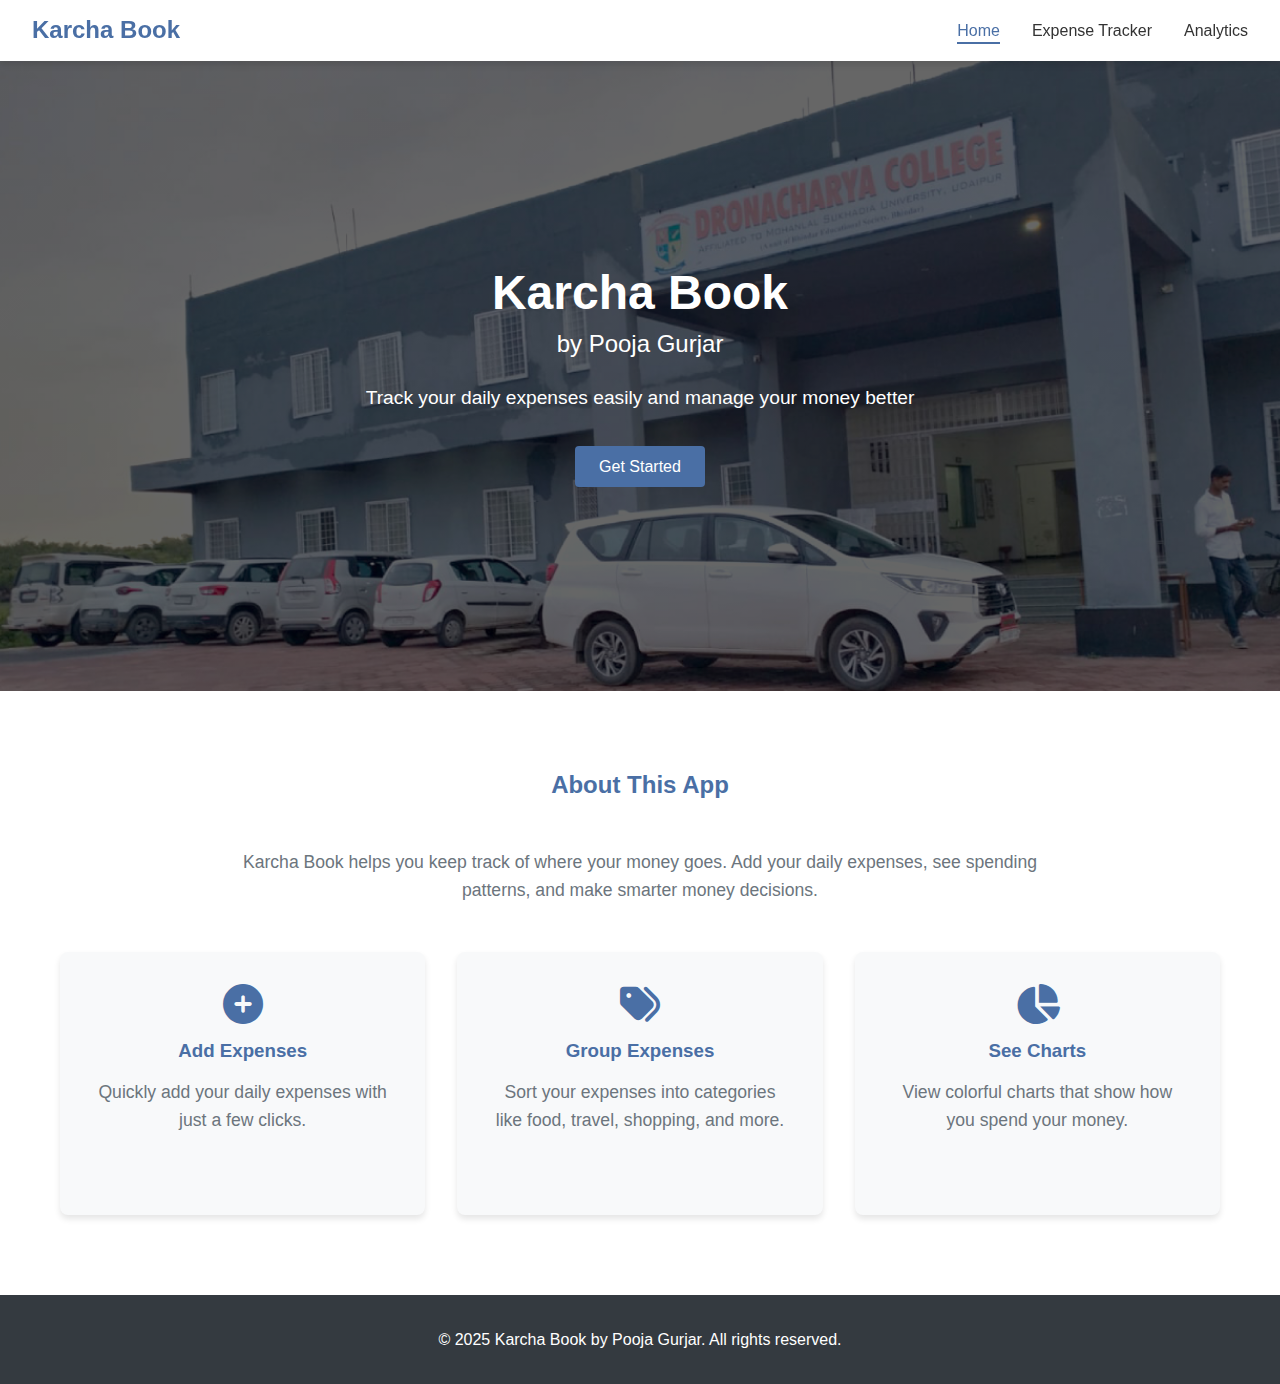
==== index.html @ 6d21ea49 "all pages are completed" ====
<!DOCTYPE html>
<html lang="en">
<head>
    <meta charset="UTF-8">
    <meta name="viewport" content="width=device-width, initial-scale=1.0">
    <title>Karcha Book</title>
    <link rel="stylesheet" href="assets/css/styles.css">
    <link rel="stylesheet" href="https://cdnjs.cloudflare.com/ajax/libs/font-awesome/6.4.0/css/all.min.css">
</head>
<body>
    <!-- Navigation Bar -->
    <nav class="navbar">
        <div class="logo">
            <h1>Karcha Book</h1>
        </div>
        <ul class="nav-links">
            <li><a href="index.html" class="active">Home</a></li>
            <li><a href="expense.html">Expense Tracker</a></li>
            <li><a href="analytics.html">Analytics</a></li>
        </ul>
        <div class="burger">
            <div class="line1"></div>
            <div class="line2"></div>
            <div class="line3"></div>
        </div>
    </nav>

    <!-- Hero Section -->
    <header class="hero">
        <div class="hero-content">
            <h1>Karcha Book</h1>
            <h2>by Pooja Gurjar</h2>
            <p>Track your daily expenses easily and manage your money better</p>
            <a href="expense.html" class="btn">Get Started</a>
        </div>
    </header>

    <!-- About Section -->
    <section class="about">
        <div class="container">
            <h2>About This App</h2>
            <p>Karcha Book helps you keep track of where your money goes. Add your daily expenses, see spending patterns, and make smarter money decisions.</p>
            
            <div class="features">
                <div class="feature-card">
                    <i class="fas fa-plus-circle"></i>
                    <h3>Add Expenses</h3>
                    <p>Quickly add your daily expenses with just a few clicks.</p>
                </div>
                <div class="feature-card">
                    <i class="fas fa-tags"></i>
                    <h3>Group Expenses</h3>
                    <p>Sort your expenses into categories like food, travel, shopping, and more.</p>
                </div>
                <div class="feature-card">
                    <i class="fas fa-chart-pie"></i>
                    <h3>See Charts</h3>
                    <p>View colorful charts that show how you spend your money.</p>
                </div>
            </div>
        </div>
    </section>

    <!-- Footer -->
    <footer>
        <div class="container">
            <p>&copy; 2025 Karcha Book by Pooja Gurjar. All rights reserved.</p>
        </div>
    </footer>

    <script src="assets/js/script.js"></script>
</body>
</html>
---- assets/css/styles.css ----
/* 
   Expense Tracker Application Styles
   by Pooja Gurjar
*/

/* ===== GLOBAL STYLES ===== */
:root {
    --primary-color: #4a6fa5;
    --primary-dark: #3a5a8c;
    --secondary-color: #6c757d;
    --accent-color: #ff9800;
    --success-color: #28a745;
    --danger-color: #dc3545;
    --warning-color: #ffc107;
    --info-color: #17a2b8;
    --light-color: #f8f9fa;
    --dark-color: #343a40;
    --text-color: #333;
    --text-light: #6c757d;
    --border-color: #dee2e6;
    --shadow: 0 4px 6px rgba(0, 0, 0, 0.1);
    --transition: all 0.3s ease;
}

* {
    margin: 0;
    padding: 0;
    box-sizing: border-box;
}

body {
    font-family: 'Segoe UI', Tahoma, Geneva, Verdana, sans-serif;
    line-height: 1.6;
    color: var(--text-color);
    background-color: #f5f7fa;
}

.container {
    width: 100%;
    max-width: 1200px;
    margin: 0 auto;
    padding: 0 20px;
}

h1, h2, h3, h4, h5, h6 {
    margin-bottom: 1rem;
    font-weight: 600;
    line-height: 1.2;
}

a {
    color: var(--primary-color);
    text-decoration: none;
    transition: var(--transition);
}

a:hover {
    color: var(--primary-dark);
}

.btn {
    display: inline-block;
    padding: 0.5rem 1.5rem;
    background-color: var(--primary-color);
    color: white;
    border: none;
    border-radius: 4px;
    cursor: pointer;
    font-size: 1rem;
    transition: var(--transition);
    text-align: center;
}

.btn:hover {
    background-color: var(--primary-dark);
    color: white;
}

.btn-danger {
    background-color: var(--danger-color);
}

.btn-danger:hover {
    background-color: #bd2130;
}

.btn-update {
    background-color: var(--warning-color);
    color: var(--dark-color);
}

.btn-update:hover {
    background-color: #e0a800;
}

.btn-cancel {
    background-color: var(--secondary-color);
}

.btn-cancel:hover {
    background-color: #5a6268;
}

/* ===== NAVIGATION ===== */
.navbar {
    background-color: white;
    box-shadow: var(--shadow);
    padding: 1rem 0;
    position: sticky;
    top: 0;
    z-index: 1000;
    display: flex;
    justify-content: space-between;
    align-items: center;
    padding: 1rem 2rem;
}

.logo h1 {
    color: var(--primary-color);
    font-size: 1.5rem;
    margin: 0;
}

.nav-links {
    display: flex;
    list-style: none;
}

.nav-links li {
    margin-left: 2rem;
}

.nav-links a {
    color: var(--text-color);
    font-weight: 500;
    position: relative;
}

.nav-links a:hover {
    color: var(--primary-color);
}

.nav-links a.active {
    color: var(--primary-color);
}

.nav-links a.active::after {
    content: '';
    position: absolute;
    bottom: -5px;
    left: 0;
    width: 100%;
    height: 2px;
    background-color: var(--primary-color);
}

.burger {
    display: none;
    cursor: pointer;
}

.burger div {
    width: 25px;
    height: 3px;
    background-color: var(--text-color);
    margin: 5px;
    transition: var(--transition);
}

/* ===== HERO SECTION ===== */
.hero {
    height: 70vh;
    background: linear-gradient(rgba(0, 0, 0, 0.6), rgba(0, 0, 0, 0.6)), url('../images/banner.jpg');
    background-size: cover;
    background-position: center;
    color: white;
    display: flex;
    align-items: center;
    justify-content: center;
    text-align: center;
}

.hero-content {
    max-width: 800px;
    padding: 2rem;
}

.hero-content h1 {
    font-size: 3rem;
    margin-bottom: 0.5rem;
}

.hero-content h2 {
    font-size: 1.5rem;
    margin-bottom: 1.5rem;
    font-weight: 400;
}

.hero-content p {
    font-size: 1.2rem;
    margin-bottom: 2rem;
}

/* ===== ABOUT SECTION ===== */
.about {
    padding: 5rem 0;
    background-color: white;
}

.about h2 {
    text-align: center;
    margin-bottom: 3rem;
    color: var(--primary-color);
}

.about p {
    text-align: center;
    max-width: 800px;
    margin: 0 auto 3rem;
    font-size: 1.1rem;
    color: var(--text-light);
}

.features {
    display: grid;
    grid-template-columns: repeat(auto-fit, minmax(300px, 1fr));
    gap: 2rem;
}

.feature-card {
    background-color: #f8f9fa;
    padding: 2rem;
    border-radius: 8px;
    box-shadow: var(--shadow);
    text-align: center;
    transition: var(--transition);
}

.feature-card:hover {
    transform: translateY(-5px);
}

.feature-card i {
    font-size: 2.5rem;
    color: var(--primary-color);
    margin-bottom: 1rem;
}

.feature-card h3 {
    margin-bottom: 1rem;
    color: var(--primary-color);
}

/* ===== EXPENSE TRACKER SECTION ===== */
.expense-tracker {
    padding: 5rem 0;
}

.expense-tracker h2 {
    text-align: center;
    margin-bottom: 3rem;
    color: var(--primary-color);
}

.expense-form-container {
    background-color: white;
    padding: 2rem;
    border-radius: 8px;
    box-shadow: var(--shadow);
    margin-bottom: 2rem;
}

.expense-form-container h3 {
    margin-bottom: 1.5rem;
    color: var(--primary-color);
}

.form-group {
    margin-bottom: 1.5rem;
}

.form-group label {
    display: block;
    margin-bottom: 0.5rem;
    font-weight: 500;
}

.form-group input,
.form-group select {
    width: 100%;
    padding: 0.75rem;
    border: 1px solid var(--border-color);
    border-radius: 4px;
    font-size: 1rem;
}

.form-group input:focus,
.form-group select:focus {
    outline: none;
    border-color: var(--primary-color);
}

.error-message {
    color: var(--danger-color);
    font-size: 0.875rem;
    margin-top: 0.25rem;
    min-height: 1.25rem;
}

.form-actions {
    display: flex;
    gap: 1rem;
}

.expense-list-container {
    background-color: white;
    padding: 2rem;
    border-radius: 8px;
    box-shadow: var(--shadow);
}

.expense-list-header {
    display: flex;
    justify-content: space-between;
    align-items: center;
    margin-bottom: 1.5rem;
    flex-wrap: wrap;
    gap: 1rem;
}

.expense-list-header h3 {
    margin-bottom: 0;
    color: var(--primary-color);
}

.expense-filters {
    display: flex;
    gap: 1rem;
    flex-wrap: wrap;
}

.filter-group {
    display: flex;
    align-items: center;
    gap: 0.5rem;
}

.filter-group label {
    font-weight: 500;
}

.filter-group select {
    padding: 0.5rem;
    border: 1px solid var(--border-color);
    border-radius: 4px;
}

.expense-summary {
    display: grid;
    grid-template-columns: repeat(auto-fit, minmax(200px, 1fr));
    gap: 1rem;
    margin-bottom: 1.5rem;
}

.summary-item {
    background-color: #f8f9fa;
    padding: 1rem;
    border-radius: 8px;
    text-align: center;
}

.summary-item h4 {
    margin-bottom: 0.5rem;
    color: var(--text-light);
    font-size: 1rem;
}

.summary-item p {
    font-size: 1.5rem;
    font-weight: 600;
    color: var(--primary-color);
}

.expense-table-container {
    overflow-x: auto;
    margin-bottom: 1.5rem;
}

.expense-table {
    width: 100%;
    border-collapse: collapse;
}

.expense-table th,
.expense-table td {
    padding: 1rem;
    text-align: left;
    border-bottom: 1px solid var(--border-color);
}

.expense-table th {
    background-color: #f8f9fa;
    font-weight: 600;
}

.expense-table tr:hover {
    background-color: #f8f9fa;
}

.expense-actions {
    display: flex;
    justify-content: flex-end;
}

.action-btn {
    background: none;
    border: none;
    cursor: pointer;
    font-size: 1rem;
    margin-left: 0.5rem;
    color: var(--text-light);
    transition: var(--transition);
}

.action-btn:hover {
    color: var(--primary-color);
}

.action-btn.edit:hover {
    color: var(--warning-color);
}

.action-btn.delete:hover {
    color: var(--danger-color);
}

.no-data-message {
    text-align: center;
    padding: 2rem;
    color: var(--text-light);
    font-style: italic;
}

/* ===== ANALYTICS SECTION ===== */
.analytics {
    padding: 5rem 0;
}

.analytics h2 {
    text-align: center;
    margin-bottom: 3rem;
    color: var(--primary-color);
}

.analytics-filters {
    display: flex;
    justify-content: flex-end;
    margin-bottom: 2rem;
}

.analytics-summary {
    display: grid;
    grid-template-columns: repeat(auto-fit, minmax(200px, 1fr));
    gap: 1.5rem;
    margin-bottom: 3rem;
}

.summary-card {
    background-color: white;
    padding: 1.5rem;
    border-radius: 8px;
    box-shadow: var(--shadow);
    text-align: center;
}

.summary-card h3 {
    font-size: 1rem;
    color: var(--text-light);
    margin-bottom: 0.5rem;
}

.summary-card p {
    font-size: 1.5rem;
    font-weight: 600;
    color: var(--primary-color);
}

.charts-container {
    display: grid;
    grid-template-columns: repeat(auto-fit, minmax(500px, 1fr));
    gap: 2rem;
}

.chart-wrapper {
    background-color: white;
    padding: 1.5rem;
    border-radius: 8px;
    box-shadow: var(--shadow);
}

.chart-wrapper h3 {
    margin-bottom: 1.5rem;
    color: var(--primary-color);
    text-align: center;
}

.chart-container {
    height: 300px;
    position: relative;
}

/* ===== MODAL ===== */
.modal {
    display: none;
    position: fixed;
    top: 0;
    left: 0;
    width: 100%;
    height: 100%;
    background-color: rgba(0, 0, 0, 0.5);
    z-index: 1001;
    align-items: center;
    justify-content: center;
}

.modal.show {
    display: flex;
}

.modal-content {
    background-color: white;
    border-radius: 8px;
    width: 90%;
    max-width: 500px;
    box-shadow: var(--shadow);
    animation: modalFadeIn 0.3s;
}

@keyframes modalFadeIn {
    from {
        opacity: 0;
        transform: translateY(-50px);
    }
    to {
        opacity: 1;
        transform: translateY(0);
    }
}

.modal-header {
    padding: 1rem 1.5rem;
    border-bottom: 1px solid var(--border-color);
    display: flex;
    justify-content: space-between;
    align-items: center;
}

.modal-header h3 {
    margin: 0;
    color: var(--primary-color);
}

.close-modal {
    font-size: 1.5rem;
    cursor: pointer;
    color: var(--text-light);
    transition: var(--transition);
}

.close-modal:hover {
    color: var(--danger-color);
}

.modal-body {
    padding: 1.5rem;
}

.modal-footer {
    padding: 1rem 1.5rem;
    border-top: 1px solid var(--border-color);
    display: flex;
    justify-content: flex-end;
    gap: 1rem;
}

/* ===== TOAST NOTIFICATION ===== */
.toast {
    position: fixed;
    bottom: 30px;
    right: 30px;
    background-color: white;
    border-radius: 8px;
    box-shadow: var(--shadow);
    overflow: hidden;
    display: flex;
    flex-direction: column;
    min-width: 300px;
    transform: translateX(400px);
    opacity: 0;
    transition: all 0.5s cubic-bezier(0.68, -0.55, 0.265, 1.35);
    z-index: 1002;
}

.toast.show {
    transform: translateX(0);
    opacity: 1;
}

.toast-content {
    display: flex;
    align-items: center;
    padding: 1rem;
}

.toast-content i {
    font-size: 1.5rem;
    margin-right: 1rem;
}

.toast-content i.fa-check-circle {
    color: var(--success-color);
}

.toast-content i.fa-exclamation-circle {
    color: var(--danger-color);
}

.toast-message {
    flex: 1;
    font-size: 1rem;
}

.toast-progress {
    height: 4px;
    background-color: var(--primary-color);
    width: 100%;
    animation: progress 3s linear forwards;
}

@keyframes progress {
    from {
        width: 100%;
    }
    to {
        width: 0%;
    }
}

/* ===== FOOTER ===== */
footer {
    background-color: var(--dark-color);
    color: white;
    padding: 2rem 0;
    text-align: center;
}

/* ===== RESPONSIVE STYLES ===== */
@media screen and (max-width: 768px) {
    .nav-links {
        position: absolute;
        right: 0;
        top: 70px;
        background-color: white;
        width: 100%;
        flex-direction: column;
        align-items: center;
        transform: translateY(-150%);
        transition: transform 0.5s ease-in;
        box-shadow: var(--shadow);
        z-index: 999;
    }
    
    .nav-links.active {
        transform: translateY(0);
    }
    
    .nav-links li {
        margin: 1.5rem 0;
    }
    
    .burger {
        display: block;
    }
    
    .hero-content h1 {
        font-size: 2.5rem;
    }
    
    .hero-content h2 {
        font-size: 1.2rem;
    }
    
    .hero-content p {
        font-size: 1rem;
    }
    
    .expense-list-header {
        flex-direction: column;
        align-items: flex-start;
    }
    
    .charts-container {
        grid-template-columns: 1fr;
    }
}

@media screen and (max-width: 576px) {
    .hero-content h1 {
        font-size: 2rem;
    }
    
    .form-actions {
        flex-direction: column;
    }
    
    .form-actions button {
        width: 100%;
    }
    
    .expense-filters {
        flex-direction: column;
    }
    
    .filter-group {
        width: 100%;
    }
    
    .filter-group select {
        width: 100%;
    }
    
    .expense-summary {
        grid-template-columns: 1fr;
    }
    
    .analytics-summary {
        grid-template-columns: 1fr;
    }
    
    .toast {
        min-width: auto;
        width: 90%;
        left: 50%;
        transform: translateX(-50%) translateY(100px);
    }
    
    .toast.show {
        transform: translateX(-50%) translateY(0);
    }
}
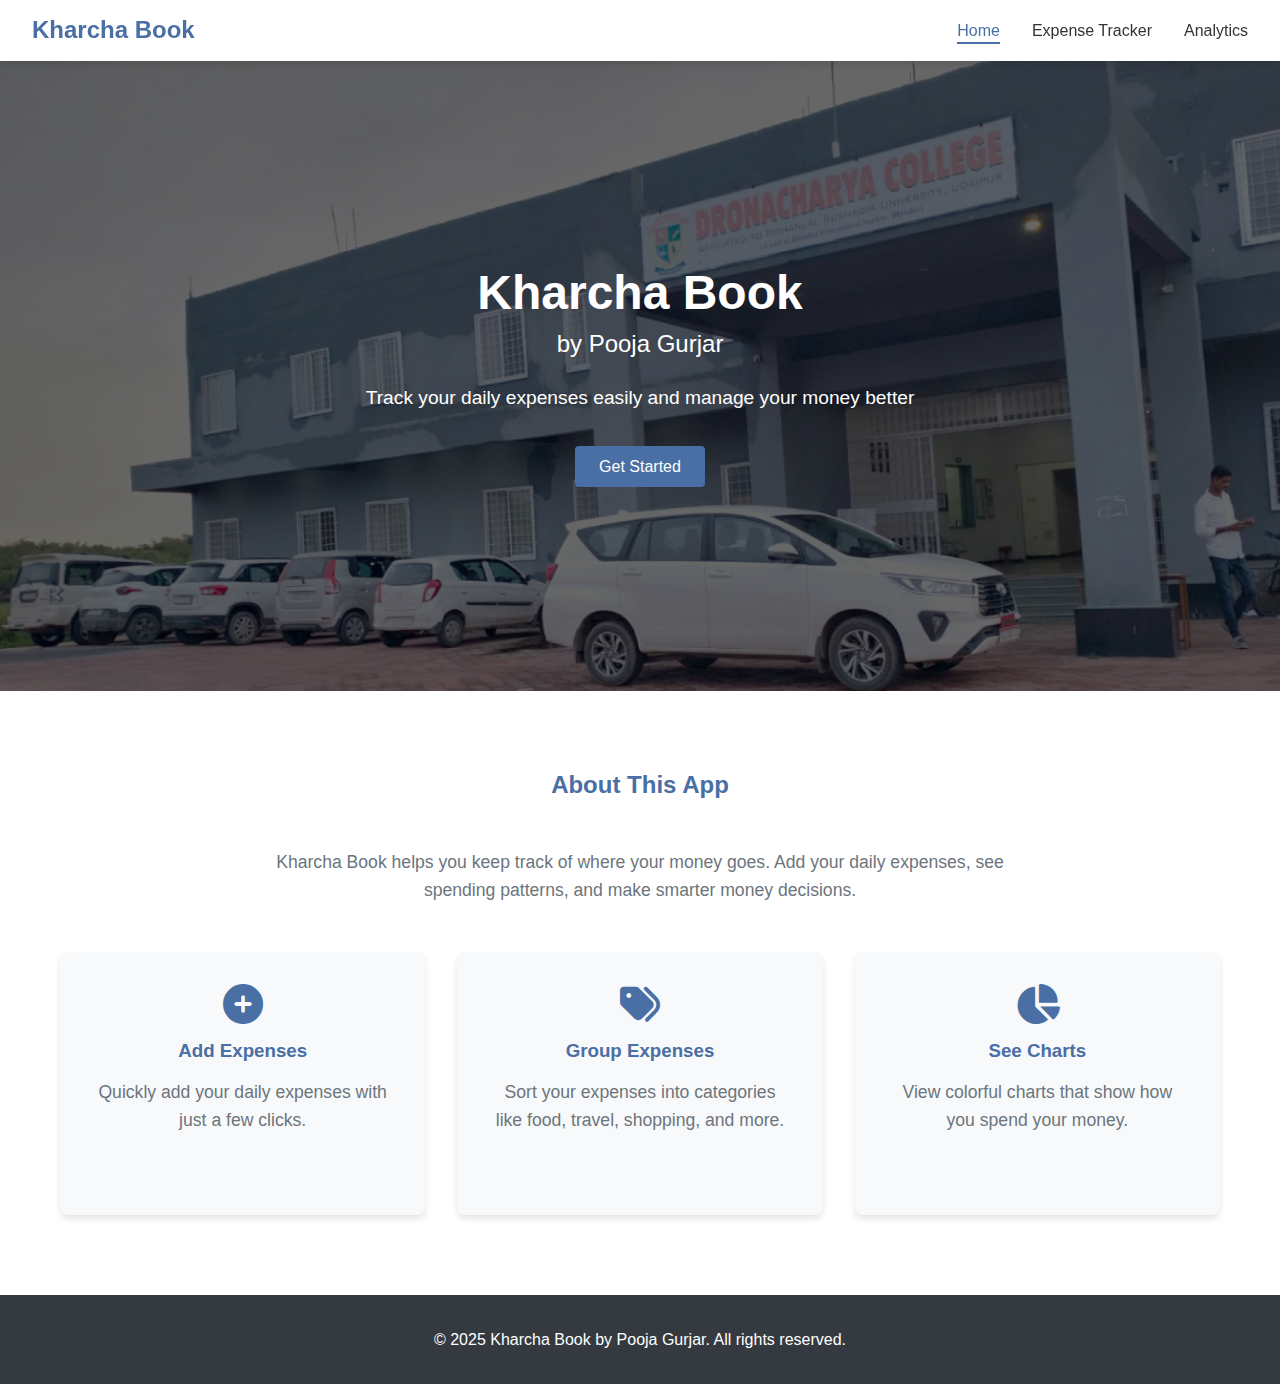
==== commit 9a5db37e: "all pages are completed" ====
--- a/index.html
+++ b/index.html
@@ -3,7 +3,7 @@
 <head>
     <meta charset="UTF-8">
     <meta name="viewport" content="width=device-width, initial-scale=1.0">
-    <title>Karcha Book</title>
+    <title>Kharcha Book</title>
     <link rel="stylesheet" href="assets/css/styles.css">
     <link rel="stylesheet" href="https://cdnjs.cloudflare.com/ajax/libs/font-awesome/6.4.0/css/all.min.css">
 </head>
@@ -11,7 +11,7 @@
     <!-- Navigation Bar -->
     <nav class="navbar">
         <div class="logo">
-            <h1>Karcha Book</h1>
+            <h1>Kharcha Book</h1>
         </div>
         <ul class="nav-links">
             <li><a href="index.html" class="active">Home</a></li>
@@ -28,7 +28,7 @@
     <!-- Hero Section -->
     <header class="hero">
         <div class="hero-content">
-            <h1>Karcha Book</h1>
+            <h1>Kharcha Book</h1>
             <h2>by Pooja Gurjar</h2>
             <p>Track your daily expenses easily and manage your money better</p>
             <a href="expense.html" class="btn">Get Started</a>
@@ -39,7 +39,7 @@
     <section class="about">
         <div class="container">
             <h2>About This App</h2>
-            <p>Karcha Book helps you keep track of where your money goes. Add your daily expenses, see spending patterns, and make smarter money decisions.</p>
+            <p>Kharcha Book helps you keep track of where your money goes. Add your daily expenses, see spending patterns, and make smarter money decisions.</p>
             
             <div class="features">
                 <div class="feature-card">
@@ -64,7 +64,7 @@
     <!-- Footer -->
     <footer>
         <div class="container">
-            <p>&copy; 2025 Karcha Book by Pooja Gurjar. All rights reserved.</p>
+            <p>&copy; 2025 Kharcha Book by Pooja Gurjar. All rights reserved.</p>
         </div>
     </footer>
 
